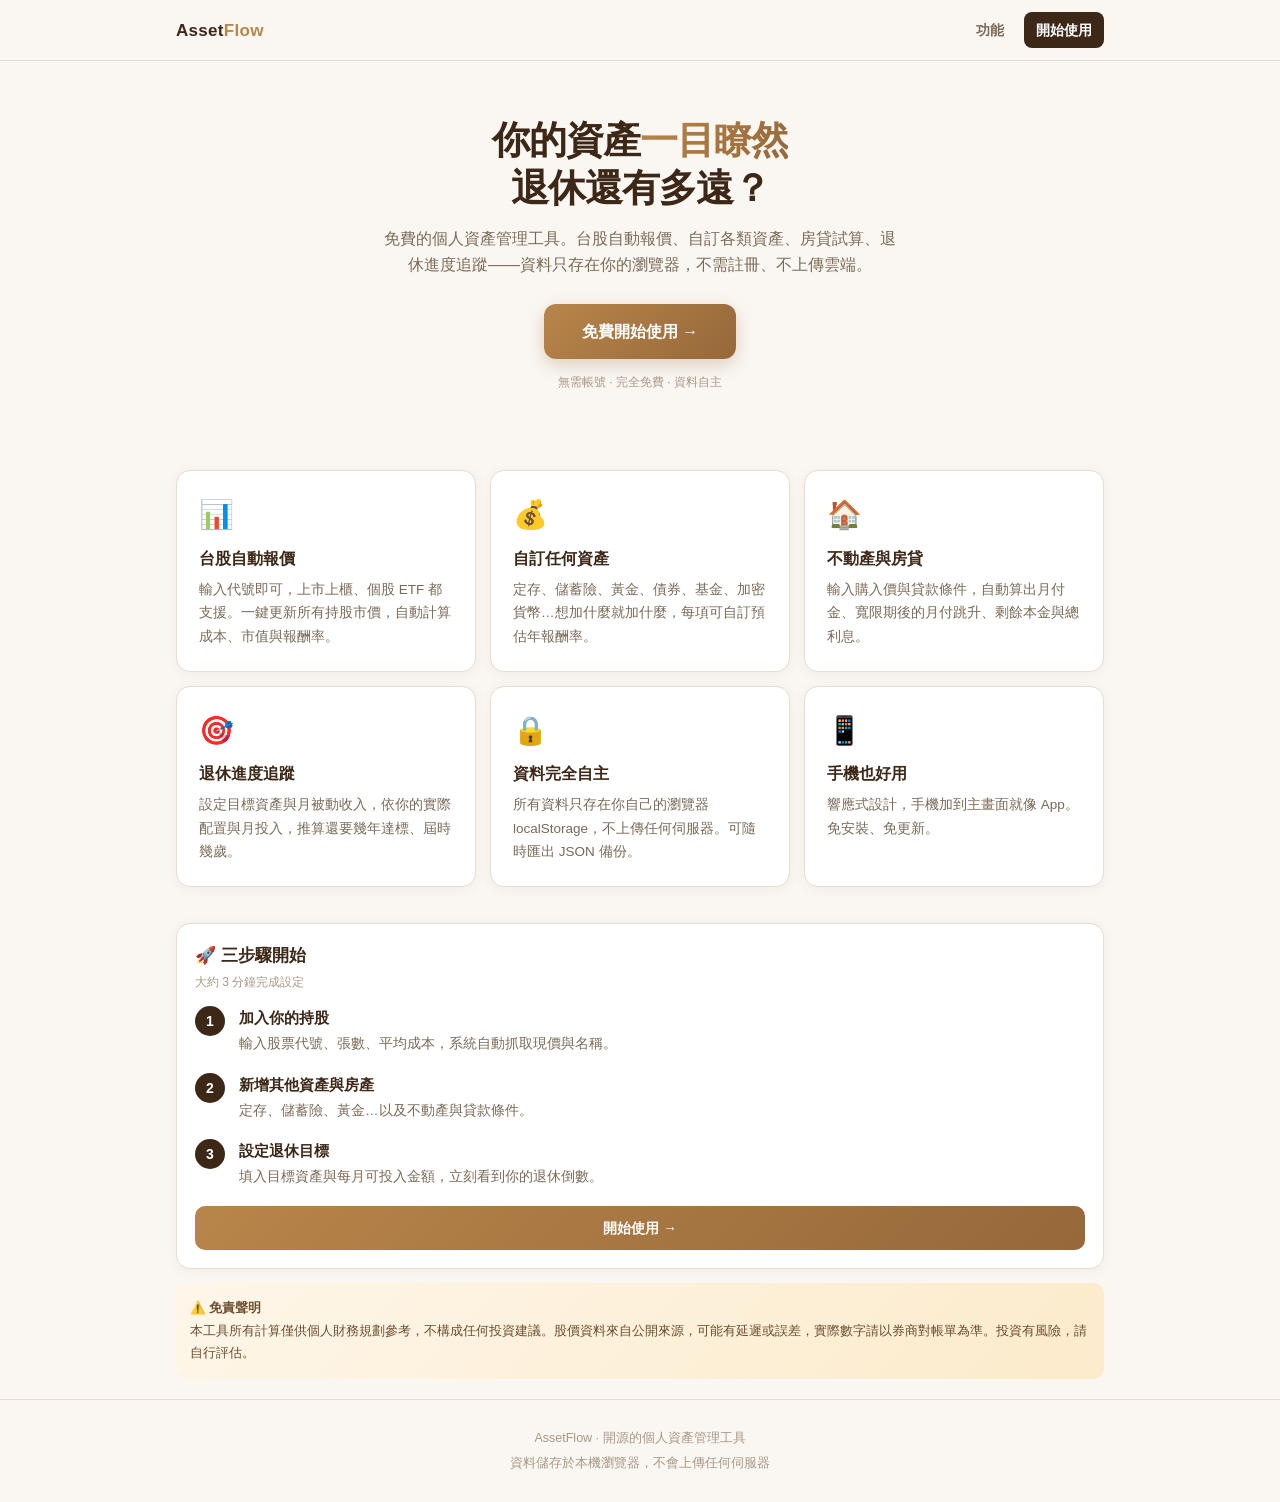
==== index.html @ 20e49917 "Add files via upload" ====
<!DOCTYPE html>
<html lang="zh-TW">
<head>
<meta charset="UTF-8">
<meta name="viewport" content="width=device-width,initial-scale=1">
<title>AssetFlow · 個人資產管理與退休試算</title>
<meta name="description" content="免費的個人資產管理工具。台股自動報價、自訂資產類別、房貸試算、退休進度追蹤。資料只存在你的瀏覽器，無需註冊。">
<link rel="stylesheet" href="css/main.css">
<style>
.hero-lp{text-align:center;padding:56px 0 42px}
.hero-lp h1{font-size:38px;font-weight:800;letter-spacing:-1px;line-height:1.25;margin-bottom:14px}
.hero-lp h1 span{background:linear-gradient(120deg,var(--gold),var(--gold-d));-webkit-background-clip:text;-webkit-text-fill-color:transparent;background-clip:text}
.hero-lp p{font-size:16px;color:var(--muted);max-width:520px;margin:0 auto 26px}
.cta{display:inline-block;padding:15px 38px;border-radius:12px;background:linear-gradient(135deg,var(--gold),var(--gold-d));color:#fff;font-weight:700;font-size:16px;box-shadow:0 6px 18px rgba(150,104,58,.28)}
.feat{display:grid;grid-template-columns:repeat(auto-fit,minmax(240px,1fr));gap:14px;margin:36px 0}
.fc{background:var(--card);border:1px solid var(--line);border-radius:var(--r);padding:22px;box-shadow:var(--sh)}
.fc .i{font-size:28px;margin-bottom:8px}
.fc h3{font-size:16px;margin-bottom:6px}
.fc p{font-size:13.5px;color:var(--muted);line-height:1.75}
.steps{counter-reset:s}
.step{display:flex;gap:14px;margin-bottom:18px;align-items:flex-start}
.step .num{flex:0 0 30px;height:30px;border-radius:50%;background:var(--ink);color:#fff;display:flex;align-items:center;justify-content:center;font-weight:700;font-size:14px}
.step h4{font-size:15px;margin-bottom:3px}
.step p{font-size:13.5px;color:var(--muted)}
.foot{border-top:1px solid var(--line);padding:26px 0;text-align:center;font-size:12.5px;color:var(--soft);line-height:2}
@media(max-width:600px){.hero-lp h1{font-size:29px}.hero-lp{padding:38px 0 30px}}
</style>
</head>
<body>
<nav class="nav"><div class="nav-in">
  <div class="logo">Asset<span>Flow</span></div>
  <a class="nl" href="#features">功能</a>
  <a class="nl on" href="app.html">開始使用</a>
</div></nav>

<div class="wrap">
  <div class="hero-lp">
    <h1>你的資產<span>一目瞭然</span><br>退休還有多遠？</h1>
    <p>免費的個人資產管理工具。台股自動報價、自訂各類資產、房貸試算、退休進度追蹤——資料只存在你的瀏覽器，不需註冊、不上傳雲端。</p>
    <a class="cta" href="app.html">免費開始使用 →</a>
    <div style="font-size:12px;color:var(--soft);margin-top:14px">無需帳號 · 完全免費 · 資料自主</div>
  </div>

  <div class="feat" id="features">
    <div class="fc"><div class="i">📊</div><h3>台股自動報價</h3><p>輸入代號即可，上市上櫃、個股 ETF 都支援。一鍵更新所有持股市價，自動計算成本、市值與報酬率。</p></div>
    <div class="fc"><div class="i">💰</div><h3>自訂任何資產</h3><p>定存、儲蓄險、黃金、債券、基金、加密貨幣…想加什麼就加什麼，每項可自訂預估年報酬率。</p></div>
    <div class="fc"><div class="i">🏠</div><h3>不動產與房貸</h3><p>輸入購入價與貸款條件，自動算出月付金、寬限期後的月付跳升、剩餘本金與總利息。</p></div>
    <div class="fc"><div class="i">🎯</div><h3>退休進度追蹤</h3><p>設定目標資產與月被動收入，依你的實際配置與月投入，推算還要幾年達標、屆時幾歲。</p></div>
    <div class="fc"><div class="i">🔒</div><h3>資料完全自主</h3><p>所有資料只存在你自己的瀏覽器 localStorage，不上傳任何伺服器。可隨時匯出 JSON 備份。</p></div>
    <div class="fc"><div class="i">📱</div><h3>手機也好用</h3><p>響應式設計，手機加到主畫面就像 App。免安裝、免更新。</p></div>
  </div>

  <div class="card">
    <div class="ct" style="font-size:17px">🚀 三步驟開始</div>
    <div class="cs">大約 3 分鐘完成設定</div>
    <div class="steps">
      <div class="step"><div class="num">1</div><div><h4>加入你的持股</h4><p>輸入股票代號、張數、平均成本，系統自動抓取現價與名稱。</p></div></div>
      <div class="step"><div class="num">2</div><div><h4>新增其他資產與房產</h4><p>定存、儲蓄險、黃金…以及不動產與貸款條件。</p></div></div>
      <div class="step"><div class="num">3</div><div><h4>設定退休目標</h4><p>填入目標資產與每月可投入金額，立刻看到你的退休倒數。</p></div></div>
    </div>
    <a class="btn b1 full" href="app.html" style="display:block;text-align:center;text-decoration:none;margin-top:6px">開始使用 →</a>
  </div>

  <div class="note" style="margin-bottom:20px">
    <strong>⚠️ 免責聲明</strong><br>
    本工具所有計算僅供個人財務規劃參考，不構成任何投資建議。股價資料來自公開來源，可能有延遲或誤差，實際數字請以券商對帳單為準。投資有風險，請自行評估。
  </div>
</div>

<div class="foot">AssetFlow · 開源的個人資產管理工具<br>資料儲存於本機瀏覽器，不會上傳任何伺服器</div>
</body></html>
---- css/main.css ----
:root{--bg:#faf7f2;--card:#fff;--ink:#3d2818;--muted:#7a6a58;--soft:#a89886;--line:#e8ddd0;
--gold:#b8854a;--gold-d:#96683a;--green:#2d6a4f;--green-l:#e8f5e9;--red:#9d2933;--red-l:#fdeeee;
--blue:#1a5276;--r:14px;--sh:0 2px 12px rgba(61,40,24,.06)}
*{margin:0;padding:0;box-sizing:border-box;-webkit-tap-highlight-color:transparent}
body{font-family:-apple-system,BlinkMacSystemFont,'Noto Sans TC','Segoe UI',sans-serif;
background:var(--bg);color:var(--ink);line-height:1.6;font-size:15px}
.wrap{max-width:960px;margin:0 auto;padding:0 16px}
a{color:var(--gold-d);text-decoration:none}
.nav{background:rgba(250,247,242,.92);backdrop-filter:blur(10px);border-bottom:1px solid var(--line);position:sticky;top:0;z-index:100}
.nav-in{max-width:960px;margin:0 auto;padding:12px 16px;display:flex;align-items:center;gap:8px}
.logo{font-weight:800;font-size:17px;letter-spacing:.3px;margin-right:auto;cursor:pointer}
.logo span{color:var(--gold)}
.nav a.nl{padding:7px 12px;border-radius:8px;font-size:14px;color:var(--muted);font-weight:600}
.nav a.nl:hover{background:var(--line)}
.nav a.nl.on{background:var(--ink);color:#fff}
.tabs{display:flex;gap:6px;overflow-x:auto;padding:14px 0 4px;scrollbar-width:none}
.tabs::-webkit-scrollbar{display:none}
.tab{flex:0 0 auto;padding:9px 16px;border:1px solid var(--line);background:var(--card);
border-radius:20px;font-size:14px;font-weight:600;color:var(--muted);cursor:pointer;font-family:inherit}
.tab.on{background:var(--ink);color:#fff;border-color:var(--ink)}
.page{display:none;padding:6px 0 60px}
.page.on{display:block}
.card{background:var(--card);border:1px solid var(--line);border-radius:var(--r);padding:18px;margin-bottom:14px;box-shadow:var(--sh)}
.ct{font-size:15px;font-weight:700;margin-bottom:4px;display:flex;justify-content:space-between;align-items:center;gap:8px}
.cs{font-size:12px;color:var(--soft);margin-bottom:14px}
.row{display:flex;gap:10px;flex-wrap:wrap}
.fg{flex:1;min-width:130px;margin-bottom:12px}
.fl{display:block;font-size:12px;color:var(--muted);margin-bottom:5px;font-weight:600}
.fi,select.fi{width:100%;padding:10px 12px;border:1px solid var(--line);border-radius:9px;
font-size:15px;font-family:inherit;background:#fffdf8;color:var(--ink)}
.fi:focus{outline:none;border-color:var(--gold)}
.btn{padding:11px 18px;border:none;border-radius:10px;font-size:14px;font-weight:700;
cursor:pointer;font-family:inherit;transition:opacity .15s}
.btn:active{opacity:.75}
.b1{background:linear-gradient(135deg,var(--gold),var(--gold-d));color:#fff}
.b2{background:var(--bg);color:var(--ink);border:1px solid var(--line)}
.b3{background:none;color:var(--gold-d);padding:6px 10px;font-size:13px}
.bs{padding:7px 12px;font-size:13px}
.full{width:100%}
.hero{background:linear-gradient(140deg,#fff 0%,#fdf8f0 100%);border:1px solid var(--line);
border-radius:18px;padding:22px;margin:14px 0;box-shadow:var(--sh)}
.hl{font-size:12px;color:var(--muted);font-weight:600}
.hv{font-family:'SF Mono',Menlo,monospace;font-size:36px;font-weight:800;letter-spacing:-1px;line-height:1.15}
.hu{font-size:15px;color:var(--muted);margin-left:5px;font-weight:600}
.grid{display:grid;grid-template-columns:repeat(auto-fit,minmax(120px,1fr));gap:10px;margin-top:14px}
.st{background:var(--bg);border-radius:10px;padding:12px}
.st .l{font-size:11px;color:var(--muted)}
.st .v{font-family:'SF Mono',Menlo,monospace;font-size:19px;font-weight:700;margin-top:2px}
.up{color:var(--green)}.dn{color:var(--red)}
.item{display:flex;align-items:center;gap:11px;padding:12px;background:var(--bg);border-radius:11px;margin-bottom:8px}
.dot{width:9px;height:9px;border-radius:50%;flex-shrink:0}
.item .n{font-weight:700;font-size:14px}
.item .m{font-size:11px;color:var(--soft);margin-top:1px}
.item .r{margin-left:auto;text-align:right}
.item .r .v{font-family:'SF Mono',Menlo,monospace;font-weight:700;font-size:14px}
.x{background:none;border:none;color:var(--soft);cursor:pointer;font-size:17px;padding:2px 5px;line-height:1}
.empty{text-align:center;padding:26px 14px;color:var(--soft);font-size:13px}
.bar{height:8px;background:var(--bg);border-radius:4px;overflow:hidden;margin-top:5px}
.bar>div{height:100%;border-radius:4px;transition:width .5s}
.mini{display:flex;justify-content:space-between;font-size:12px;margin-bottom:3px}
.tag{display:inline-block;padding:3px 9px;border-radius:20px;font-size:11px;font-weight:700}
.tg{background:var(--green-l);color:var(--green)}
.tr{background:var(--red-l);color:var(--red)}
.tn{background:var(--line);color:var(--muted)}
.note{background:linear-gradient(135deg,#fef6e9,#fcebcb);border-radius:11px;padding:14px;font-size:12.5px;color:#6b4d2e;line-height:1.8}
.toast{position:fixed;bottom:24px;left:50%;transform:translateX(-50%) translateY(80px);
background:var(--ink);color:#fff;padding:12px 22px;border-radius:11px;font-size:14px;
z-index:999;opacity:0;transition:.3s;pointer-events:none;box-shadow:0 6px 20px rgba(0,0,0,.2)}
.toast.on{transform:translateX(-50%) translateY(0);opacity:1}
.modal{position:fixed;inset:0;background:rgba(61,40,24,.5);z-index:200;display:none;align-items:center;justify-content:center;padding:16px}
.modal.on{display:flex}
.mbox{background:var(--card);border-radius:16px;padding:22px;max-width:420px;width:100%;max-height:88vh;overflow-y:auto}
table{width:100%;border-collapse:collapse;font-size:13px}
th,td{padding:9px 7px;text-align:right;border-bottom:1px solid var(--line)}
th{font-size:11px;color:var(--muted);font-weight:600}
th:first-child,td:first-child{text-align:left}
.sec{font-size:13px;font-weight:700;margin:18px 0 10px;color:var(--ink)}
@media(max-width:600px){.hv{font-size:31px}.wrap{padding:0 13px}}
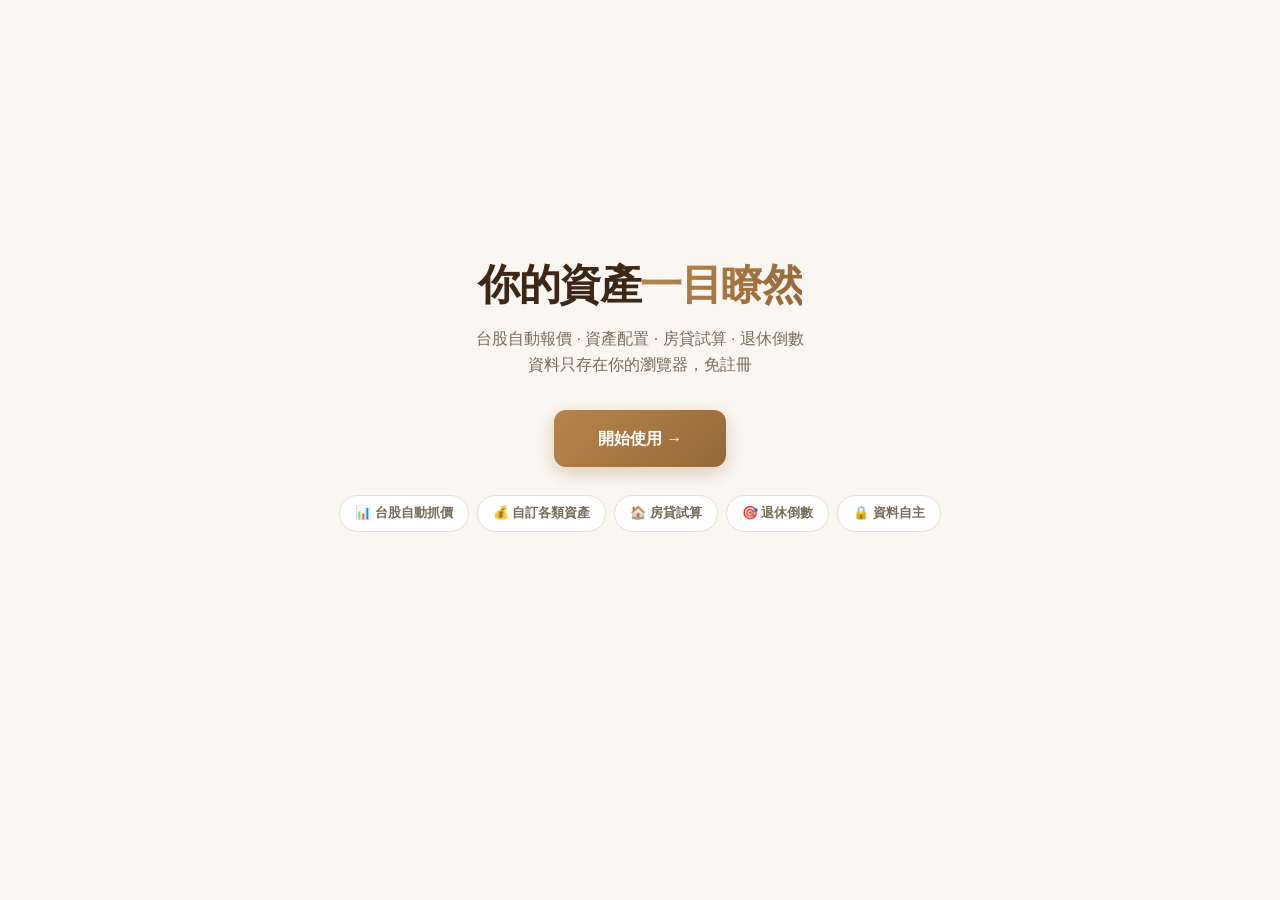
==== commit afe2f7e9: "Add files via upload" ====
--- a/index.html
+++ b/index.html
@@ -3,69 +3,33 @@
 <head>
 <meta charset="UTF-8">
 <meta name="viewport" content="width=device-width,initial-scale=1">
-<title>AssetFlow · 個人資產管理與退休試算</title>
-<meta name="description" content="免費的個人資產管理工具。台股自動報價、自訂資產類別、房貸試算、退休進度追蹤。資料只存在你的瀏覽器，無需註冊。">
+<title>LuckyLife · 個人資產管理</title>
+<meta name="description" content="免費的個人資產管理工具。台股自動報價、自訂資產、房貸試算、退休試算。資料只存在你的瀏覽器。">
 <link rel="stylesheet" href="css/main.css">
 <style>
-.hero-lp{text-align:center;padding:56px 0 42px}
-.hero-lp h1{font-size:38px;font-weight:800;letter-spacing:-1px;line-height:1.25;margin-bottom:14px}
-.hero-lp h1 span{background:linear-gradient(120deg,var(--gold),var(--gold-d));-webkit-background-clip:text;-webkit-text-fill-color:transparent;background-clip:text}
-.hero-lp p{font-size:16px;color:var(--muted);max-width:520px;margin:0 auto 26px}
-.cta{display:inline-block;padding:15px 38px;border-radius:12px;background:linear-gradient(135deg,var(--gold),var(--gold-d));color:#fff;font-weight:700;font-size:16px;box-shadow:0 6px 18px rgba(150,104,58,.28)}
-.feat{display:grid;grid-template-columns:repeat(auto-fit,minmax(240px,1fr));gap:14px;margin:36px 0}
-.fc{background:var(--card);border:1px solid var(--line);border-radius:var(--r);padding:22px;box-shadow:var(--sh)}
-.fc .i{font-size:28px;margin-bottom:8px}
-.fc h3{font-size:16px;margin-bottom:6px}
-.fc p{font-size:13.5px;color:var(--muted);line-height:1.75}
-.steps{counter-reset:s}
-.step{display:flex;gap:14px;margin-bottom:18px;align-items:flex-start}
-.step .num{flex:0 0 30px;height:30px;border-radius:50%;background:var(--ink);color:#fff;display:flex;align-items:center;justify-content:center;font-weight:700;font-size:14px}
-.step h4{font-size:15px;margin-bottom:3px}
-.step p{font-size:13.5px;color:var(--muted)}
-.foot{border-top:1px solid var(--line);padding:26px 0;text-align:center;font-size:12.5px;color:var(--soft);line-height:2}
-@media(max-width:600px){.hero-lp h1{font-size:29px}.hero-lp{padding:38px 0 30px}}
+.lp{min-height:88vh;display:flex;flex-direction:column;align-items:center;justify-content:center;text-align:center;padding:40px 0}
+.lp h1{font-size:42px;font-weight:800;letter-spacing:-1.5px;line-height:1.2;margin-bottom:16px}
+.lp h1 span{background:linear-gradient(120deg,var(--gold),var(--gold-d));-webkit-background-clip:text;-webkit-text-fill-color:transparent;background-clip:text}
+.lp p{font-size:16px;color:var(--muted);max-width:420px;margin-bottom:32px}
+.cta{display:inline-block;padding:16px 44px;border-radius:12px;background:linear-gradient(135deg,var(--gold),var(--gold-d));color:#fff;font-weight:700;font-size:16px;box-shadow:0 6px 20px rgba(150,104,58,.3)}
+.pills{display:flex;gap:8px;flex-wrap:wrap;justify-content:center;margin-top:28px}
+.pill{padding:7px 15px;border-radius:20px;background:var(--card);border:1px solid var(--line);font-size:13px;color:var(--muted);font-weight:600}
+@media(max-width:600px){.lp h1{font-size:32px}}
 </style>
 </head>
 <body>
-<nav class="nav"><div class="nav-in">
-  <div class="logo">Asset<span>Flow</span></div>
-  <a class="nl" href="#features">功能</a>
-  <a class="nl on" href="app.html">開始使用</a>
-</div></nav>
-
 <div class="wrap">
-  <div class="hero-lp">
-    <h1>你的資產<span>一目瞭然</span><br>退休還有多遠？</h1>
-    <p>免費的個人資產管理工具。台股自動報價、自訂各類資產、房貸試算、退休進度追蹤——資料只存在你的瀏覽器，不需註冊、不上傳雲端。</p>
-    <a class="cta" href="app.html">免費開始使用 →</a>
-    <div style="font-size:12px;color:var(--soft);margin-top:14px">無需帳號 · 完全免費 · 資料自主</div>
-  </div>
-
-  <div class="feat" id="features">
-    <div class="fc"><div class="i">📊</div><h3>台股自動報價</h3><p>輸入代號即可，上市上櫃、個股 ETF 都支援。一鍵更新所有持股市價，自動計算成本、市值與報酬率。</p></div>
-    <div class="fc"><div class="i">💰</div><h3>自訂任何資產</h3><p>定存、儲蓄險、黃金、債券、基金、加密貨幣…想加什麼就加什麼，每項可自訂預估年報酬率。</p></div>
-    <div class="fc"><div class="i">🏠</div><h3>不動產與房貸</h3><p>輸入購入價與貸款條件，自動算出月付金、寬限期後的月付跳升、剩餘本金與總利息。</p></div>
-    <div class="fc"><div class="i">🎯</div><h3>退休進度追蹤</h3><p>設定目標資產與月被動收入，依你的實際配置與月投入，推算還要幾年達標、屆時幾歲。</p></div>
-    <div class="fc"><div class="i">🔒</div><h3>資料完全自主</h3><p>所有資料只存在你自己的瀏覽器 localStorage，不上傳任何伺服器。可隨時匯出 JSON 備份。</p></div>
-    <div class="fc"><div class="i">📱</div><h3>手機也好用</h3><p>響應式設計，手機加到主畫面就像 App。免安裝、免更新。</p></div>
-  </div>
-
-  <div class="card">
-    <div class="ct" style="font-size:17px">🚀 三步驟開始</div>
-    <div class="cs">大約 3 分鐘完成設定</div>
-    <div class="steps">
-      <div class="step"><div class="num">1</div><div><h4>加入你的持股</h4><p>輸入股票代號、張數、平均成本，系統自動抓取現價與名稱。</p></div></div>
-      <div class="step"><div class="num">2</div><div><h4>新增其他資產與房產</h4><p>定存、儲蓄險、黃金…以及不動產與貸款條件。</p></div></div>
-      <div class="step"><div class="num">3</div><div><h4>設定退休目標</h4><p>填入目標資產與每月可投入金額，立刻看到你的退休倒數。</p></div></div>
+  <div class="lp">
+    <h1>你的資產<span>一目瞭然</span></h1>
+    <p>台股自動報價 · 資產配置 · 房貸試算 · 退休倒數<br>資料只存在你的瀏覽器，免註冊</p>
+    <a class="cta" href="app.html">開始使用 →</a>
+    <div class="pills">
+      <span class="pill">📊 台股自動抓價</span>
+      <span class="pill">💰 自訂各類資產</span>
+      <span class="pill">🏠 房貸試算</span>
+      <span class="pill">🎯 退休倒數</span>
+      <span class="pill">🔒 資料自主</span>
     </div>
-    <a class="btn b1 full" href="app.html" style="display:block;text-align:center;text-decoration:none;margin-top:6px">開始使用 →</a>
-  </div>
-
-  <div class="note" style="margin-bottom:20px">
-    <strong>⚠️ 免責聲明</strong><br>
-    本工具所有計算僅供個人財務規劃參考，不構成任何投資建議。股價資料來自公開來源，可能有延遲或誤差，實際數字請以券商對帳單為準。投資有風險，請自行評估。
   </div>
 </div>
-
-<div class="foot">AssetFlow · 開源的個人資產管理工具<br>資料儲存於本機瀏覽器，不會上傳任何伺服器</div>
 </body></html>
--- a/css/main.css
+++ b/css/main.css
@@ -76,3 +76,35 @@
 th:first-child,td:first-child{text-align:left}
 .sec{font-size:13px;font-weight:700;margin:18px 0 10px;color:var(--ink)}
 @media(max-width:600px){.hv{font-size:31px}.wrap{padding:0 13px}}
+
+/* ===== Onboarding ===== */
+.ob{position:fixed;inset:0;background:linear-gradient(160deg,#faf7f2,#f0e6d8);z-index:300;display:none;align-items:center;justify-content:center;padding:16px;overflow-y:auto}
+.ob.on{display:flex}
+.ob-box{background:var(--card);border-radius:20px;padding:26px;max-width:460px;width:100%;box-shadow:0 10px 40px rgba(61,40,24,.14);max-height:94vh;overflow-y:auto}
+.ob-bar{height:5px;background:var(--line);border-radius:3px;overflow:hidden;margin-bottom:8px}
+.ob-bar>div{height:100%;background:linear-gradient(90deg,var(--gold),var(--gold-d));border-radius:3px;transition:width .4s}
+.ob-step{font-size:11px;color:var(--soft);text-align:right;margin-bottom:14px;font-weight:600}
+.ob-icon{font-size:38px;text-align:center;margin-bottom:6px}
+.ob-box h2{font-size:21px;text-align:center;margin-bottom:5px;letter-spacing:-.4px}
+.ob-sub{font-size:13px;color:var(--muted);text-align:center;margin-bottom:20px}
+.ob-hint{font-size:12.5px;color:var(--gold-d);background:#fdf6ea;border-radius:9px;padding:10px 12px;margin-top:6px}
+.ob-empty{font-size:12.5px;color:var(--soft);text-align:center;padding:14px;background:var(--bg);border-radius:9px;margin-bottom:12px}
+.ob-row{display:flex;align-items:center;gap:7px;font-size:13.5px;padding:9px 12px;background:var(--bg);border-radius:9px;margin-bottom:7px}
+.ob-row .x{margin-left:auto}
+.ob-chips{display:flex;flex-wrap:wrap;gap:8px}
+.chip{padding:9px 15px;border-radius:22px;border:1.5px solid var(--line);background:var(--card);font-size:13.5px;font-weight:600;color:var(--muted);cursor:pointer;font-family:inherit}
+.chip.on{background:var(--ink);color:#fff;border-color:var(--ink)}
+
+/* ===== Dashboard ===== */
+.dash{display:grid;grid-template-columns:repeat(auto-fit,minmax(150px,1fr));gap:11px;margin-bottom:14px}
+.dcard{background:var(--card);border:1px solid var(--line);border-radius:var(--r);padding:15px;box-shadow:var(--sh)}
+.dcard .dl{font-size:11.5px;color:var(--muted);font-weight:600;display:flex;align-items:center;gap:4px}
+.dcard .dv{font-family:'SF Mono',Menlo,monospace;font-size:23px;font-weight:800;letter-spacing:-.5px;margin-top:3px}
+.dcard .dm{font-size:11px;color:var(--soft);margin-top:2px}
+.ring{display:flex;align-items:center;gap:16px}
+.ring svg{flex:0 0 88px}
+.donut{display:flex;align-items:center;gap:18px;flex-wrap:wrap}
+.legend{flex:1;min-width:150px}
+.lg{display:flex;align-items:center;gap:7px;font-size:12.5px;margin-bottom:6px}
+.lg .sw{width:10px;height:10px;border-radius:3px;flex-shrink:0}
+.lg .lv{margin-left:auto;font-family:'SF Mono',Menlo,monospace;font-weight:700}
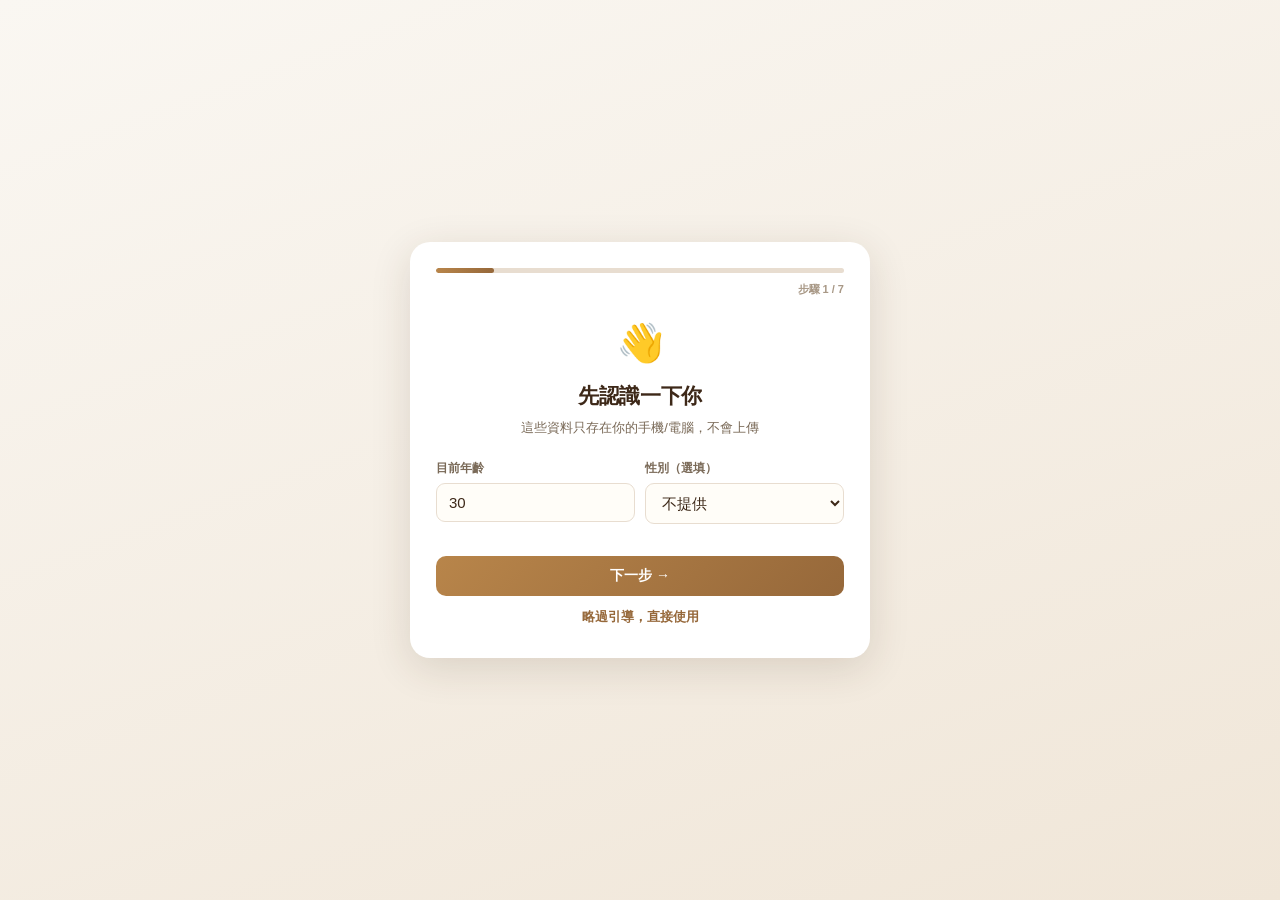
==== commit cb89c1fe: "Add files via upload" ====
--- a/index.html
+++ b/index.html
@@ -2,34 +2,39 @@
 <html lang="zh-TW">
 <head>
 <meta charset="UTF-8">
-<meta name="viewport" content="width=device-width,initial-scale=1">
-<title>LuckyLife · 個人資產管理</title>
-<meta name="description" content="免費的個人資產管理工具。台股自動報價、自訂資產、房貸試算、退休試算。資料只存在你的瀏覽器。">
+<meta name="viewport" content="width=device-width,initial-scale=1,viewport-fit=cover">
+<title>LuckyLife · 我的資產</title>
 <link rel="stylesheet" href="css/main.css">
-<style>
-.lp{min-height:88vh;display:flex;flex-direction:column;align-items:center;justify-content:center;text-align:center;padding:40px 0}
-.lp h1{font-size:42px;font-weight:800;letter-spacing:-1.5px;line-height:1.2;margin-bottom:16px}
-.lp h1 span{background:linear-gradient(120deg,var(--gold),var(--gold-d));-webkit-background-clip:text;-webkit-text-fill-color:transparent;background-clip:text}
-.lp p{font-size:16px;color:var(--muted);max-width:420px;margin-bottom:32px}
-.cta{display:inline-block;padding:16px 44px;border-radius:12px;background:linear-gradient(135deg,var(--gold),var(--gold-d));color:#fff;font-weight:700;font-size:16px;box-shadow:0 6px 20px rgba(150,104,58,.3)}
-.pills{display:flex;gap:8px;flex-wrap:wrap;justify-content:center;margin-top:28px}
-.pill{padding:7px 15px;border-radius:20px;background:var(--card);border:1px solid var(--line);font-size:13px;color:var(--muted);font-weight:600}
-@media(max-width:600px){.lp h1{font-size:32px}}
-</style>
 </head>
 <body>
+<nav class="nav"><div class="nav-in">
+  <div class="logo">Lucky<span>Life</span></div>
+</div></nav>
+
 <div class="wrap">
-  <div class="lp">
-    <h1>你的資產<span>一目瞭然</span></h1>
-    <p>台股自動報價 · 資產配置 · 房貸試算 · 退休倒數<br>資料只存在你的瀏覽器，免註冊</p>
-    <a class="cta" href="app.html">開始使用 →</a>
-    <div class="pills">
-      <span class="pill">📊 台股自動抓價</span>
-      <span class="pill">💰 自訂各類資產</span>
-      <span class="pill">🏠 房貸試算</span>
-      <span class="pill">🎯 退休倒數</span>
-      <span class="pill">🔒 資料自主</span>
-    </div>
+  <div class="tabs">
+    <button class="tab on" data-p="overview">總覽</button>
+    <button class="tab" data-p="stocks">股票</button>
+    <button class="tab" data-p="dividends">股息</button>
+    <button class="tab" data-p="assets">其他資產</button>
+    <button class="tab" data-p="realty">不動產</button>
+    <button class="tab" data-p="settings">設定</button>
   </div>
+
+  <div class="page on" id="p-overview"></div>
+  <div class="page" id="p-stocks"></div>
+  <div class="page" id="p-dividends"></div>
+  <div class="page" id="p-assets"></div>
+  <div class="page" id="p-realty"></div>
+  <div class="page" id="p-settings"></div>
 </div>
+
+<div class="ob" id="obLayer"></div>
+<div class="modal" id="modal"></div>
+<div class="toast" id="toast"></div>
+
+<script src="js/store.js"></script>
+<script src="js/quote.js"></script>
+<script src="js/onboard.js"></script>
+<script src="js/app.js"></script>
 </body></html>
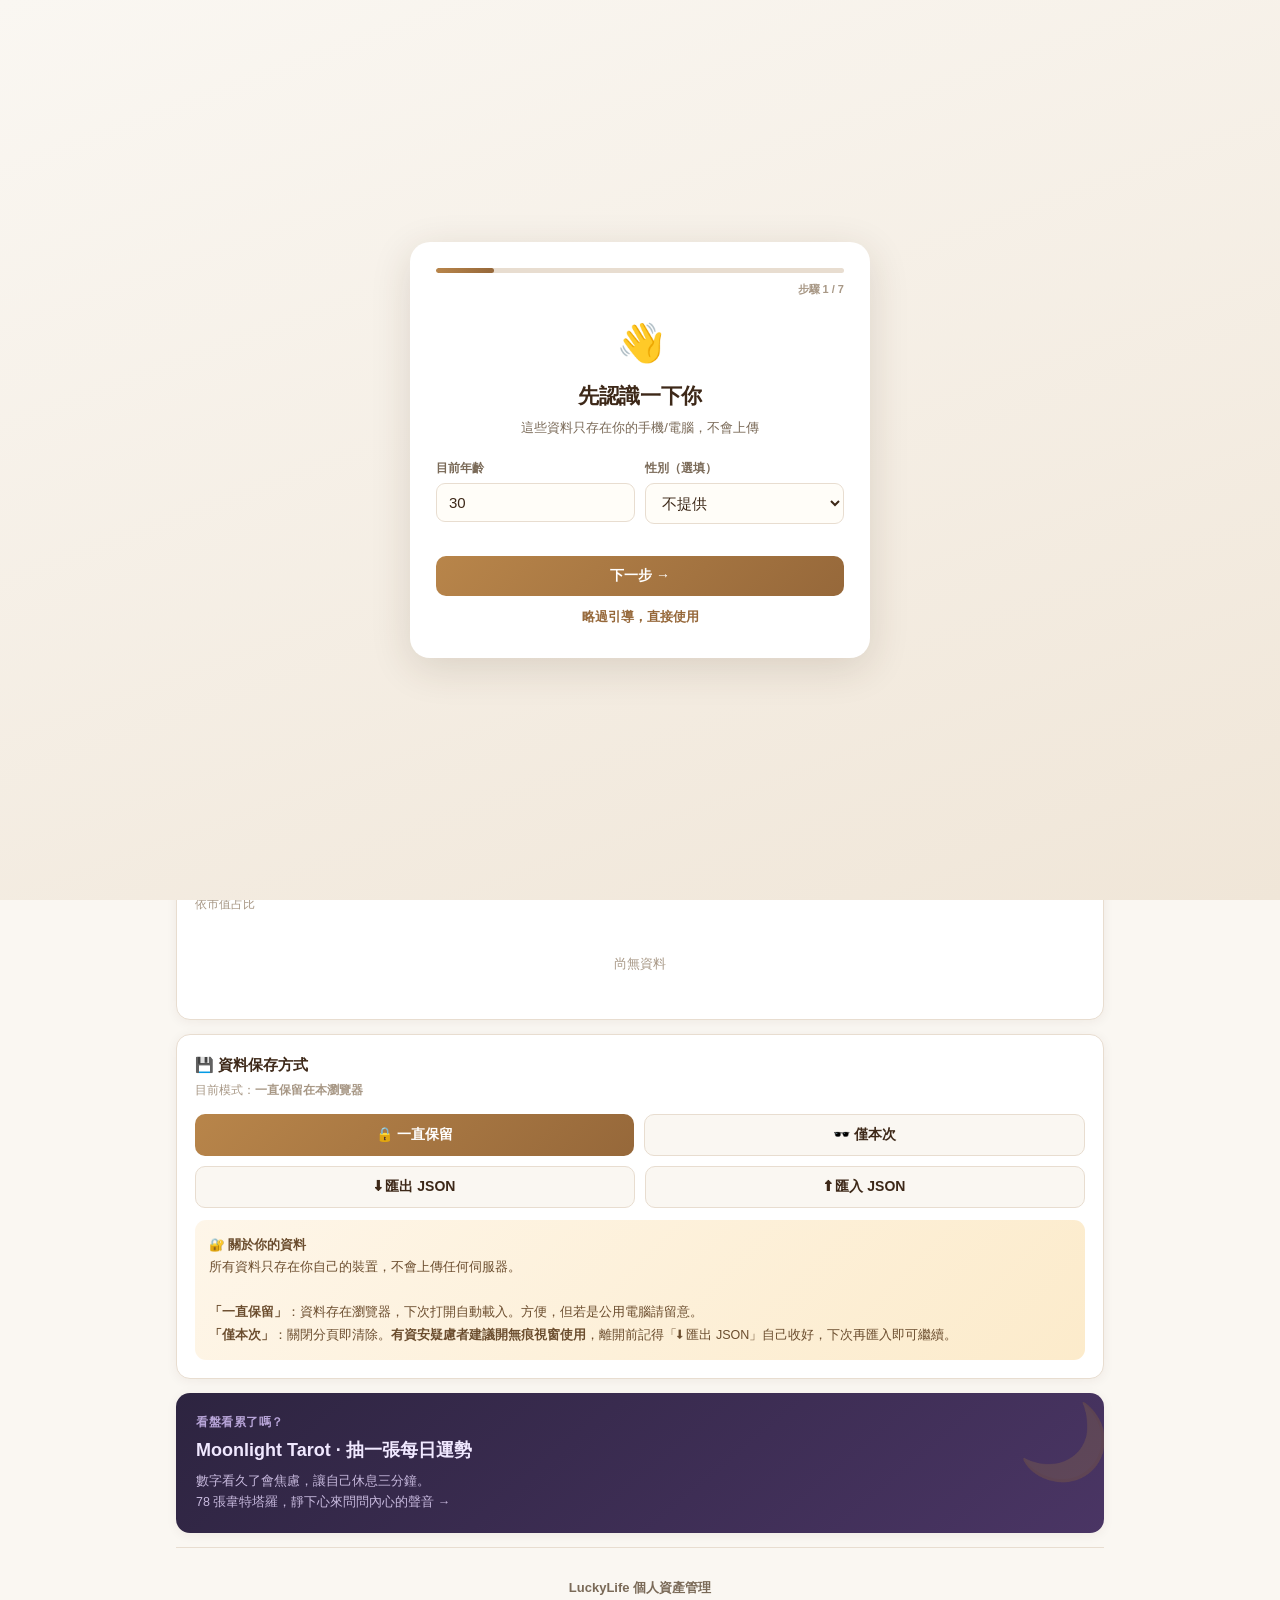
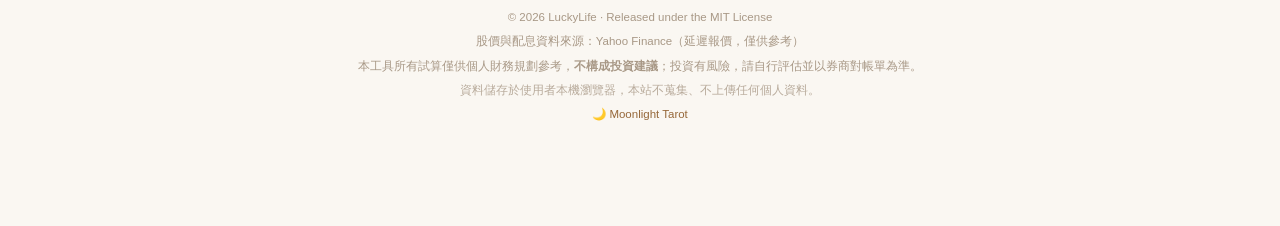
==== commit aed0ae71: "Add files via upload" ====
--- a/index.html
+++ b/index.html
@@ -3,12 +3,15 @@
 <head>
 <meta charset="UTF-8">
 <meta name="viewport" content="width=device-width,initial-scale=1,viewport-fit=cover">
-<title>LuckyLife · 我的資產</title>
+<title>LuckyLife · 個人資產管理</title>
+<meta name="description" content="免費個人資產管理工具：台股自動報價、資產配置、房貸試算、退休倒數。資料只存在你的瀏覽器。">
+<meta name="author" content="LuckyLife">
 <link rel="stylesheet" href="css/main.css">
 </head>
 <body>
 <nav class="nav"><div class="nav-in">
   <div class="logo">Lucky<span>Life</span></div>
+  <a class="nl" href="https://rickyyenli-eng.github.io/moonlight-tarot/index.html" target="_blank" rel="noopener" title="抽一張每日運勢">🌙 塔羅</a>
 </div></nav>
 
 <div class="wrap">
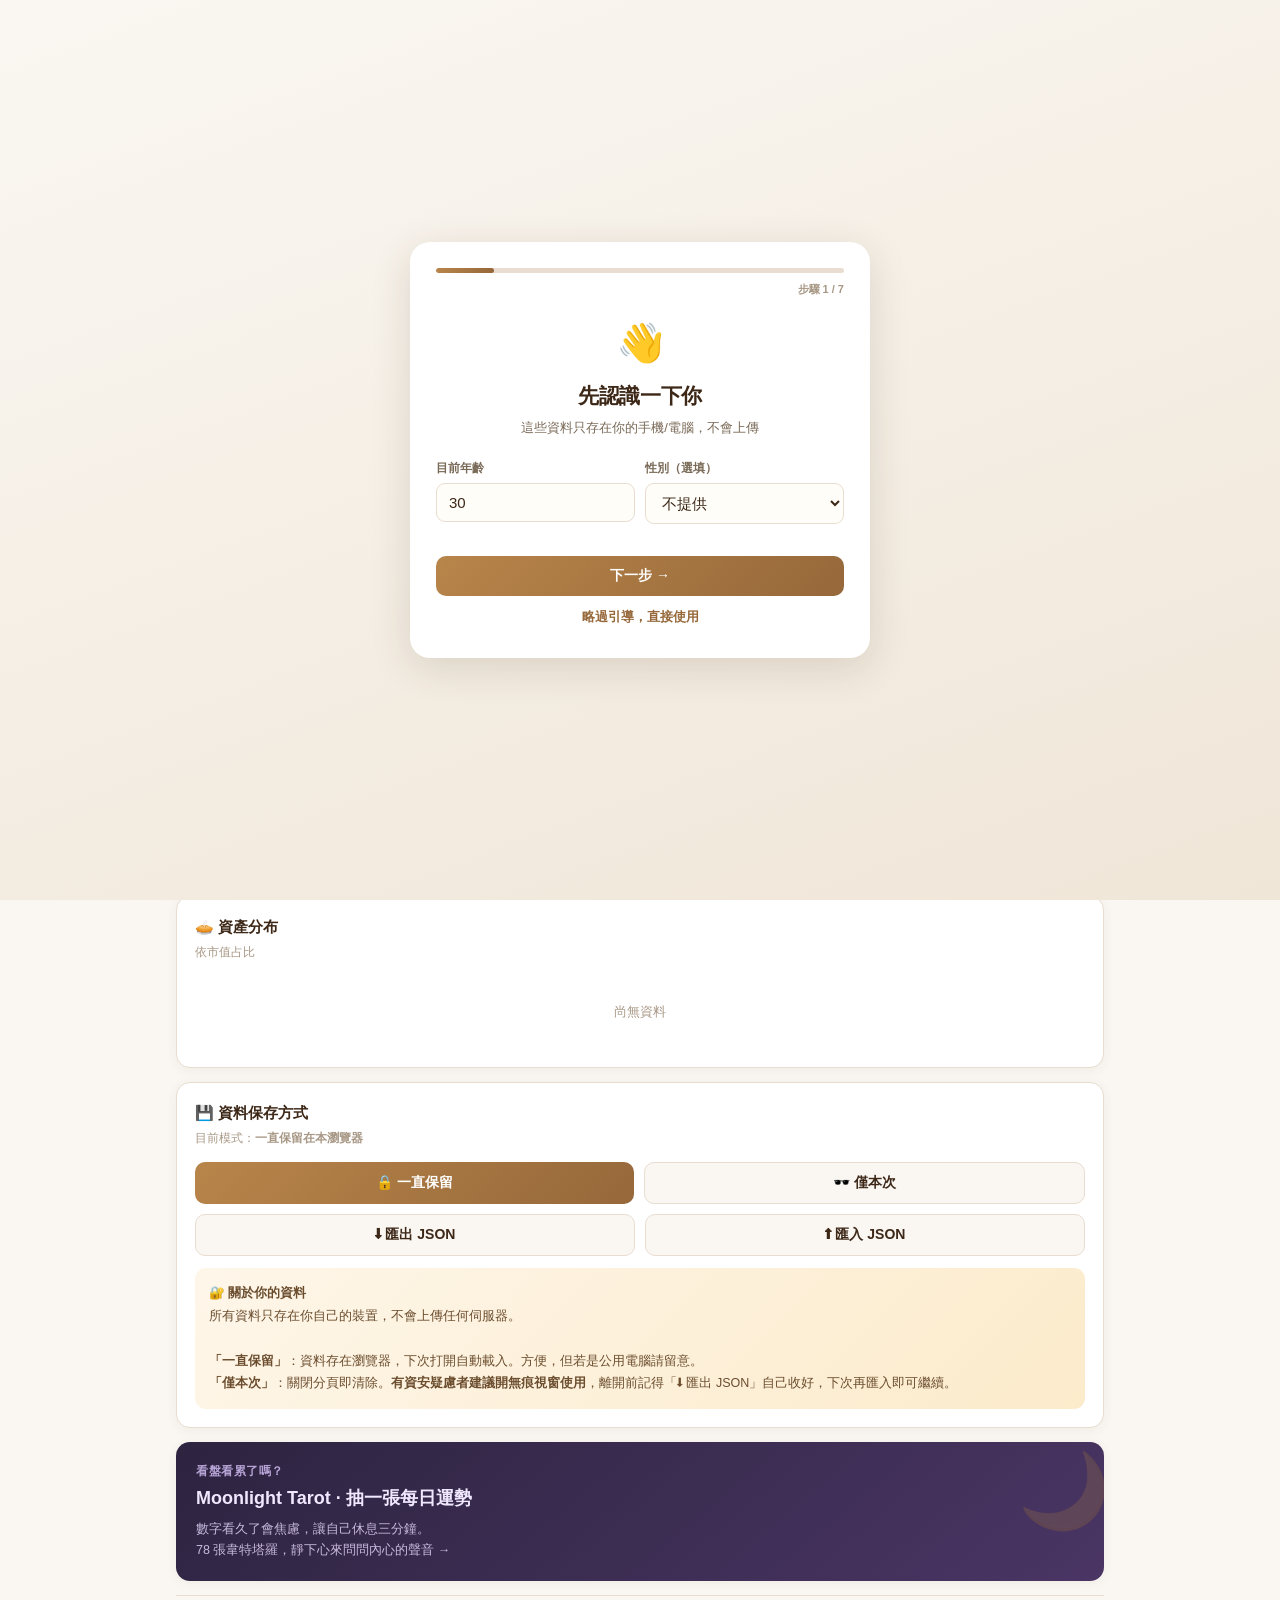
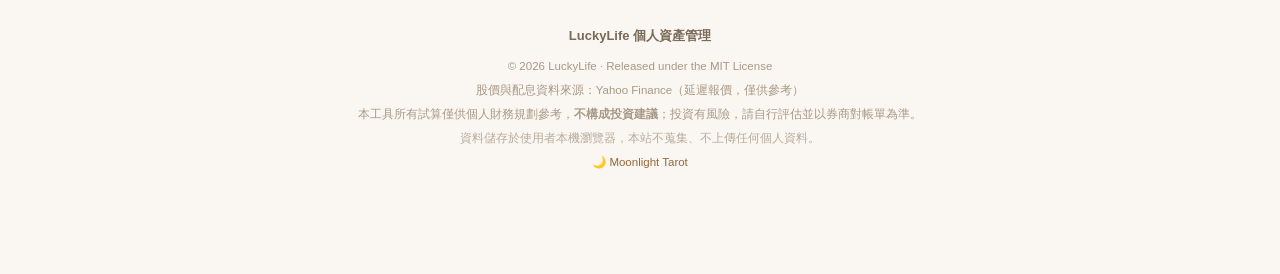
==== commit f375d900: "Add files via upload" ====
--- a/index.html
+++ b/index.html
@@ -11,7 +11,6 @@
 <body>
 <nav class="nav"><div class="nav-in">
   <div class="logo">Lucky<span>Life</span></div>
-  <a class="nl" href="https://rickyyenli-eng.github.io/moonlight-tarot/index.html" target="_blank" rel="noopener" title="抽一張每日運勢">🌙 塔羅</a>
 </div></nav>
 
 <div class="wrap">
